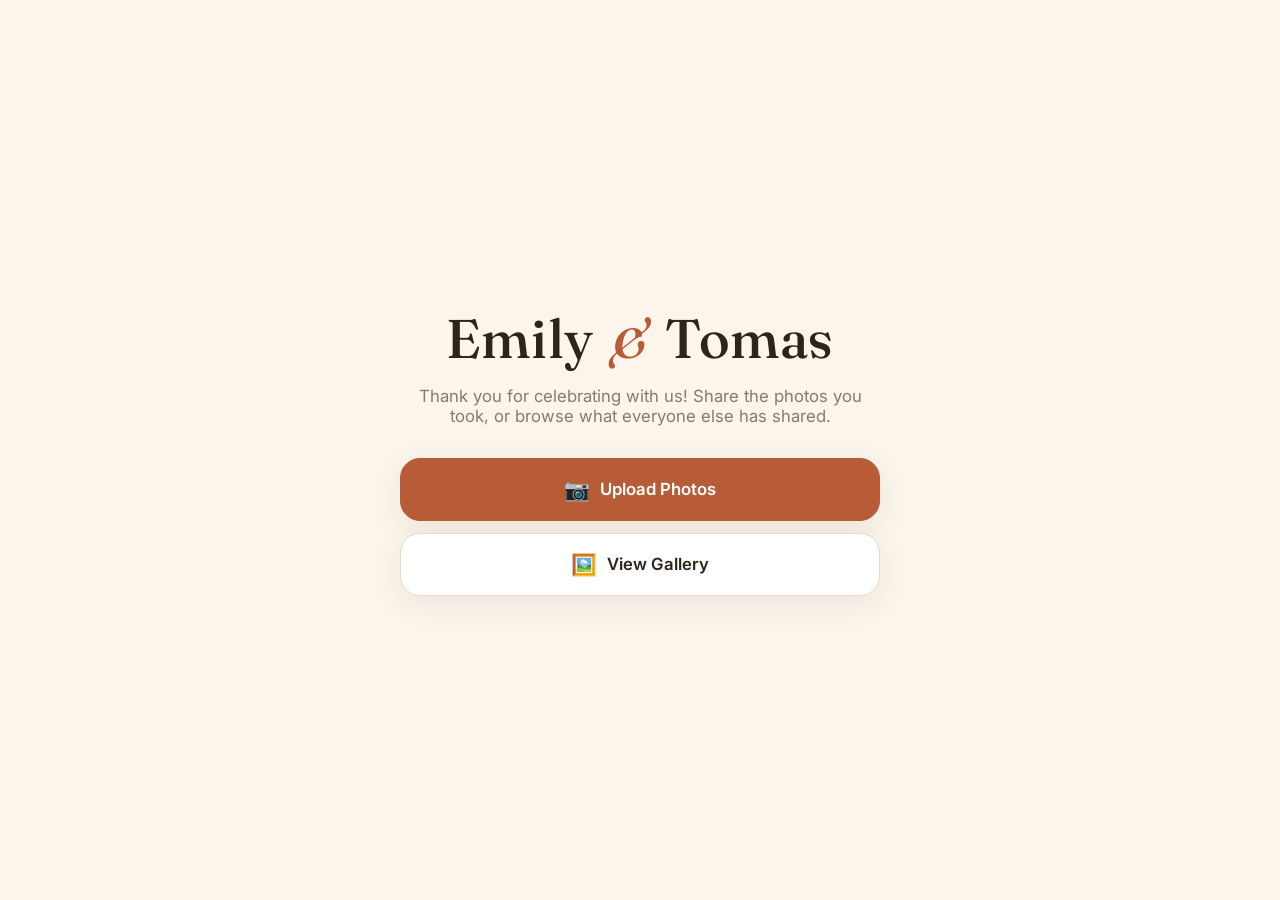
==== index.html @ 28302ae3 "Add landing page, split upload/gallery pages, admin panel (delete + zip download), mobile perf tunin" ====
<!doctype html>
<html lang="en">
<head>
<meta charset="UTF-8">
<meta name="viewport" content="width=device-width, initial-scale=1.0">
<meta name="theme-color" content="#B85C38">
<title>Emily &amp; Tomas — Wedding Photos</title>
<link rel="preconnect" href="https://fonts.googleapis.com">
<link rel="preconnect" href="https://fonts.gstatic.com" crossorigin>
<link href="https://fonts.googleapis.com/css2?family=Fraunces:ital,wght@0,500;1,500&family=Inter:wght@400;500;600&display=swap" rel="stylesheet">
<link rel="stylesheet" href="/style.css">
</head>
<body>
<main class="landing">
  <div class="landing-inner">
    <h1 class="couple-names">Emily <span class="amp">&amp;</span> Tomas</h1>
    <p class="tagline">Thank you for celebrating with us! Share the photos you took, or browse what everyone else has shared.</p>
    <div class="landing-actions">
      <a class="landing-btn primary" href="/upload">
        <span class="landing-btn-icon">📷</span>
        <span>Upload Photos</span>
      </a>
      <a class="landing-btn" href="/gallery">
        <span class="landing-btn-icon">🖼️</span>
        <span>View Gallery</span>
      </a>
    </div>
  </div>
</main>
</body>
</html>
---- style.css ----
:root {
  --bg: #FBF5EC;
  --bg-card: #FFFFFF;
  --text: #2E241C;
  --text-muted: #8A7A68;
  --accent: #B85C38;
  --accent-dark: #9C4A2C;
  --border: #E8DCC8;
  --radius-lg: 20px;
  --radius-md: 12px;
  --shadow: 0 8px 30px rgba(46, 36, 28, 0.08);
}
* { box-sizing: border-box; }
body {
  margin: 0;
  background: var(--bg);
  color: var(--text);
  font-family: 'Inter', sans-serif;
  min-height: 100vh;
}
.site-header {
  text-align: center;
  padding: 56px 20px 28px;
}
.couple-names {
  font-family: 'Fraunces', serif;
  font-weight: 500;
  font-size: clamp(2.2rem, 6vw, 3.4rem);
  margin: 0 0 8px;
  letter-spacing: 0.01em;
}
.couple-names .amp {
  font-style: italic;
  color: var(--accent);
  padding: 0 6px;
}
.tagline {
  color: var(--text-muted);
  font-size: 1.05rem;
  margin: 0 0 20px;
}
.site-nav {
  display: inline-flex;
  gap: 4px;
  background: var(--bg-card);
  border: 1px solid var(--border);
  border-radius: 999px;
  padding: 4px;
}
.site-nav a {
  text-decoration: none;
  color: var(--text-muted);
  padding: 8px 20px;
  border-radius: 999px;
  font-size: 0.9rem;
  font-weight: 500;
  transition: all .2s ease;
}
.site-nav a.active, .site-nav a:hover {
  background: var(--accent);
  color: #fff;
}
.upload-page, .gallery-page {
  max-width: 760px;
  margin: 0 auto;
  padding: 0 20px 80px;
}
.card {
  background: var(--bg-card);
  border: 1px solid var(--border);
  border-radius: var(--radius-lg);
  box-shadow: var(--shadow);
  padding: 32px;
}
.field { display: block; margin-bottom: 20px; }
.field span {
  display: block;
  font-size: 0.85rem;
  font-weight: 600;
  margin-bottom: 6px;
  color: var(--text-muted);
}
.field input {
  width: 100%;
  padding: 12px 14px;
  border: 1px solid var(--border);
  border-radius: var(--radius-md);
  font-size: 1rem;
  font-family: inherit;
  background: var(--bg);
}
.field input:focus { outline: 2px solid var(--accent); outline-offset: 1px; }
.dropzone {
  display: block;
  border: 2px dashed var(--border);
  border-radius: var(--radius-md);
  padding: 40px 20px;
  text-align: center;
  cursor: pointer;
  transition: border-color .2s ease, background .2s ease;
}
.dropzone:hover, .dropzone.dragover {
  border-color: var(--accent);
  background: #FBEEE5;
}
.dropzone-inner { display: flex; flex-direction: column; gap: 6px; align-items: center; }
.dropzone-icon { font-size: 2rem; }
.dropzone-text { font-weight: 600; }
.dropzone-sub { color: var(--text-muted); font-size: 0.85rem; }
.file-list { list-style: none; margin: 24px 0 0; padding: 0; display: flex; flex-direction: column; gap: 10px; }
.file-row {
  display: flex; align-items: center; gap: 12px;
  padding: 10px 14px; border: 1px solid var(--border); border-radius: var(--radius-md);
  background: var(--bg);
}
.file-thumb { width: 44px; height: 44px; border-radius: 8px; object-fit: cover; background: var(--border); flex-shrink: 0; }
.file-info { flex: 1; min-width: 0; }
.file-name { font-size: 0.85rem; font-weight: 500; white-space: nowrap; overflow: hidden; text-overflow: ellipsis; }
.progress-track { height: 5px; background: var(--border); border-radius: 3px; margin-top: 6px; overflow: hidden; }
.progress-fill { height: 100%; background: var(--accent); width: 0%; transition: width .15s ease; }
.file-status { font-size: 0.78rem; color: var(--text-muted); white-space: nowrap; }
.file-status.error { color: #B23A2E; }
.retry-btn {
  border: 1px solid var(--accent); color: var(--accent); background: none;
  border-radius: 999px; padding: 4px 12px; font-size: 0.78rem; cursor: pointer; margin-left: 6px;
}
.grid {
  display: grid;
  grid-template-columns: repeat(auto-fill, minmax(140px, 1fr));
  gap: 6px;
}
.grid-item {
  aspect-ratio: 1;
  border-radius: 8px;
  overflow: hidden;
  border: none;
  padding: 0;
  cursor: pointer;
  background: var(--border);
}
.grid-item img { width: 100%; height: 100%; object-fit: cover; display: block; }
.empty-state { text-align: center; color: var(--text-muted); padding: 60px 0; }
.lightbox {
  position: fixed; inset: 0; background: rgba(20,14,8,0.92);
  display: flex; align-items: center; justify-content: center;
  z-index: 100;
}
.lightbox-figure { max-width: 92vw; max-height: 86vh; display: flex; flex-direction: column; align-items: center; gap: 10px; }
.lightbox-figure img { max-width: 92vw; max-height: 78vh; border-radius: 8px; object-fit: contain; }
.lightbox-figure figcaption { color: #EFE6D8; font-size: 0.85rem; }
.lightbox-close, .lightbox-nav {
  position: absolute; background: rgba(255,255,255,0.1); color: #fff; border: none;
  border-radius: 999px; cursor: pointer;
}
.lightbox-close { top: 20px; right: 20px; width: 40px; height: 40px; font-size: 1.1rem; }
.lightbox-nav { top: 50%; transform: translateY(-50%); width: 48px; height: 48px; font-size: 1.6rem; }
.lightbox-nav.prev { left: 16px; }
.lightbox-nav.next { right: 16px; }
.lightbox-download {
  position: absolute; bottom: 24px; left: 50%; transform: translateX(-50%);
  background: var(--accent); color: #fff; text-decoration: none;
  padding: 10px 22px; border-radius: 999px; font-size: 0.85rem; font-weight: 600;
}
@media (max-width: 640px) {
  .lightbox-nav { width: 40px; height: 40px; }
}

/* ---- landing page ---- */
.landing {
  min-height: 100vh;
  display: flex;
  align-items: center;
  justify-content: center;
  padding: 24px;
}
.landing-inner {
  max-width: 480px;
  text-align: center;
}
.landing .couple-names { margin-bottom: 14px; }
.landing .tagline { margin-bottom: 32px; }
.landing-actions {
  display: flex;
  flex-direction: column;
  gap: 12px;
}
.landing-btn {
  display: flex;
  align-items: center;
  justify-content: center;
  gap: 10px;
  padding: 18px 24px;
  border-radius: var(--radius-lg);
  border: 1px solid var(--border);
  background: var(--bg-card);
  color: var(--text);
  text-decoration: none;
  font-weight: 600;
  font-size: 1.05rem;
  box-shadow: var(--shadow);
  transition: transform .15s ease, box-shadow .15s ease;
}
.landing-btn:active { transform: scale(0.98); }
.landing-btn.primary {
  background: var(--accent);
  border-color: var(--accent);
  color: #fff;
}
.landing-btn-icon { font-size: 1.3rem; }
.couple-names-link { text-decoration: none; color: inherit; display: inline-block; }

/* ---- admin ---- */
.admin-page { max-width: 960px; margin: 0 auto; padding: 0 20px 80px; }
.gate-card { max-width: 360px; margin: 0 auto; }
.gate-error { color: #B23A2E; font-size: 0.85rem; margin-top: 10px; }
.primary-btn, .secondary-btn, .danger-btn {
  width: 100%;
  padding: 12px 18px;
  border-radius: 999px;
  font-size: 0.95rem;
  font-weight: 600;
  border: none;
  cursor: pointer;
}
.primary-btn { background: var(--accent); color: #fff; }
.secondary-btn { background: var(--bg); border: 1px solid var(--border); color: var(--text); width: auto; }
.danger-btn { background: #B23A2E; color: #fff; width: auto; }
.secondary-btn:disabled, .danger-btn:disabled, .primary-btn:disabled {
  opacity: 0.45;
  cursor: not-allowed;
}
.admin-toolbar {
  display: flex;
  align-items: center;
  flex-wrap: wrap;
  gap: 14px;
  margin-bottom: 20px;
  padding: 14px 18px;
  background: var(--bg-card);
  border: 1px solid var(--border);
  border-radius: var(--radius-md);
}
.select-all { display: flex; align-items: center; gap: 6px; font-size: 0.9rem; font-weight: 500; }
.selection-count { color: var(--text-muted); font-size: 0.85rem; margin-right: auto; }
.admin-actions { display: flex; gap: 10px; }
.admin-grid { grid-template-columns: repeat(auto-fill, minmax(120px, 1fr)); }
.admin-cell { position: relative; aspect-ratio: 1; border-radius: 8px; overflow: hidden; background: var(--border); }
.admin-cell img { width: 100%; height: 100%; object-fit: cover; display: block; }
.admin-check {
  position: absolute; top: 6px; left: 6px; z-index: 2;
  width: 22px; height: 22px; display: flex; align-items: center; justify-content: center;
  background: rgba(255,255,255,0.85); border-radius: 6px;
}
.admin-check input { width: 16px; height: 16px; }

/* ---- mobile density + perf tweaks ---- */
@media (max-width: 480px) {
  .grid { grid-template-columns: repeat(auto-fill, minmax(104px, 1fr)); gap: 4px; }
  .admin-grid { grid-template-columns: repeat(auto-fill, minmax(90px, 1fr)); }
  .card { padding: 22px; }
  .site-header { padding: 40px 16px 20px; }
}
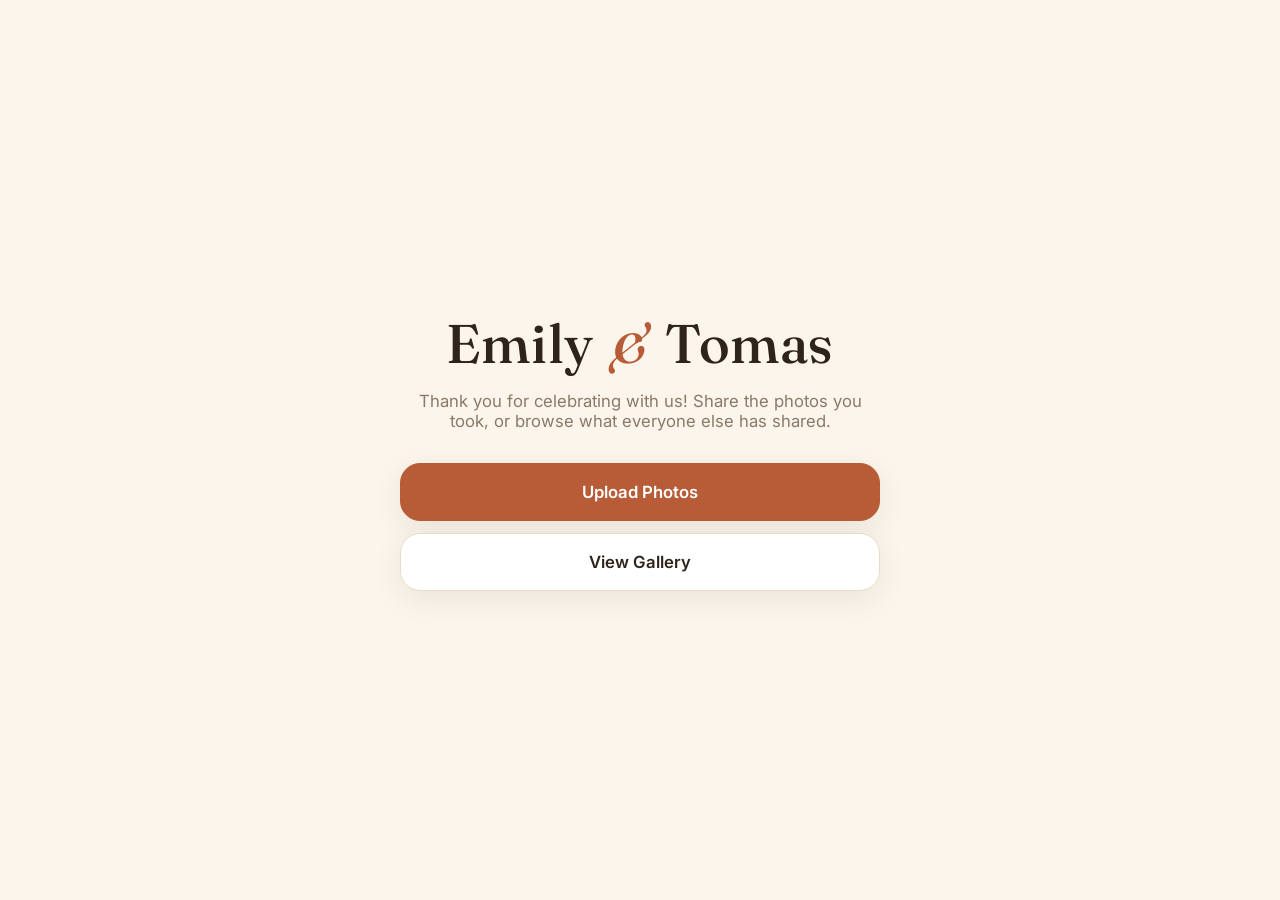
==== commit 28ffcf02: "Remove emoji from all buttons, move gallery download below photo with native iOS share-to-Photos - R" ====
--- a/index.html
+++ b/index.html
@@ -17,11 +17,9 @@
     <p class="tagline">Thank you for celebrating with us! Share the photos you took, or browse what everyone else has shared.</p>
     <div class="landing-actions">
       <a class="landing-btn primary" href="/upload">
-        <span class="landing-btn-icon">📷</span>
         <span>Upload Photos</span>
       </a>
       <a class="landing-btn" href="/gallery">
-        <span class="landing-btn-icon">🖼️</span>
         <span>View Gallery</span>
       </a>
     </div>
--- a/style.css
+++ b/style.css
@@ -10,18 +10,27 @@
   --radius-md: 12px;
   --shadow: 0 8px 30px rgba(46, 36, 28, 0.08);
 }
-* { box-sizing: border-box; }
+* { box-sizing: border-box; -webkit-tap-highlight-color: transparent; }
+html { -webkit-text-size-adjust: 100%; }
+/* The `hidden` attribute must always win over any `display` a component
+   sets on itself (.modal-backdrop, .viewer, .modal-actions, etc. all set
+   display:flex, which — being an author rule — otherwise beats the
+   browser's default [hidden]{display:none} UA rule regardless of
+   selector specificity). Without this, hidden elements stay visible and
+   can block clicks on whatever's underneath them. */
+[hidden] { display: none !important; }
 body {
   margin: 0;
   background: var(--bg);
   color: var(--text);
   font-family: 'Inter', sans-serif;
   min-height: 100vh;
-}
-.site-header {
-  text-align: center;
-  padding: 56px 20px 28px;
-}
+  overscroll-behavior-y: none;
+}
+
+/* ---- landing page ---- */
+.landing { min-height: 100vh; display: flex; align-items: center; justify-content: center; padding: 24px; }
+.landing-inner { max-width: 480px; text-align: center; }
 .couple-names {
   font-family: 'Fraunces', serif;
   font-weight: 500;
@@ -29,234 +38,170 @@
   margin: 0 0 8px;
   letter-spacing: 0.01em;
 }
-.couple-names .amp {
-  font-style: italic;
-  color: var(--accent);
-  padding: 0 6px;
-}
-.tagline {
-  color: var(--text-muted);
-  font-size: 1.05rem;
-  margin: 0 0 20px;
-}
-.site-nav {
-  display: inline-flex;
-  gap: 4px;
-  background: var(--bg-card);
-  border: 1px solid var(--border);
-  border-radius: 999px;
-  padding: 4px;
-}
-.site-nav a {
-  text-decoration: none;
-  color: var(--text-muted);
-  padding: 8px 20px;
-  border-radius: 999px;
-  font-size: 0.9rem;
-  font-weight: 500;
-  transition: all .2s ease;
-}
-.site-nav a.active, .site-nav a:hover {
-  background: var(--accent);
-  color: #fff;
-}
-.upload-page, .gallery-page {
-  max-width: 760px;
-  margin: 0 auto;
-  padding: 0 20px 80px;
-}
-.card {
-  background: var(--bg-card);
-  border: 1px solid var(--border);
-  border-radius: var(--radius-lg);
-  box-shadow: var(--shadow);
-  padding: 32px;
-}
-.field { display: block; margin-bottom: 20px; }
-.field span {
-  display: block;
-  font-size: 0.85rem;
-  font-weight: 600;
-  margin-bottom: 6px;
-  color: var(--text-muted);
-}
-.field input {
-  width: 100%;
-  padding: 12px 14px;
-  border: 1px solid var(--border);
-  border-radius: var(--radius-md);
-  font-size: 1rem;
-  font-family: inherit;
-  background: var(--bg);
-}
-.field input:focus { outline: 2px solid var(--accent); outline-offset: 1px; }
-.dropzone {
-  display: block;
-  border: 2px dashed var(--border);
-  border-radius: var(--radius-md);
-  padding: 40px 20px;
-  text-align: center;
-  cursor: pointer;
-  transition: border-color .2s ease, background .2s ease;
-}
-.dropzone:hover, .dropzone.dragover {
-  border-color: var(--accent);
-  background: #FBEEE5;
-}
-.dropzone-inner { display: flex; flex-direction: column; gap: 6px; align-items: center; }
-.dropzone-icon { font-size: 2rem; }
-.dropzone-text { font-weight: 600; }
-.dropzone-sub { color: var(--text-muted); font-size: 0.85rem; }
-.file-list { list-style: none; margin: 24px 0 0; padding: 0; display: flex; flex-direction: column; gap: 10px; }
-.file-row {
-  display: flex; align-items: center; gap: 12px;
-  padding: 10px 14px; border: 1px solid var(--border); border-radius: var(--radius-md);
-  background: var(--bg);
-}
-.file-thumb { width: 44px; height: 44px; border-radius: 8px; object-fit: cover; background: var(--border); flex-shrink: 0; }
-.file-info { flex: 1; min-width: 0; }
-.file-name { font-size: 0.85rem; font-weight: 500; white-space: nowrap; overflow: hidden; text-overflow: ellipsis; }
-.progress-track { height: 5px; background: var(--border); border-radius: 3px; margin-top: 6px; overflow: hidden; }
-.progress-fill { height: 100%; background: var(--accent); width: 0%; transition: width .15s ease; }
-.file-status { font-size: 0.78rem; color: var(--text-muted); white-space: nowrap; }
-.file-status.error { color: #B23A2E; }
-.retry-btn {
-  border: 1px solid var(--accent); color: var(--accent); background: none;
-  border-radius: 999px; padding: 4px 12px; font-size: 0.78rem; cursor: pointer; margin-left: 6px;
-}
-.grid {
-  display: grid;
-  grid-template-columns: repeat(auto-fill, minmax(140px, 1fr));
-  gap: 6px;
-}
-.grid-item {
-  aspect-ratio: 1;
-  border-radius: 8px;
-  overflow: hidden;
-  border: none;
-  padding: 0;
-  cursor: pointer;
-  background: var(--border);
-}
-.grid-item img { width: 100%; height: 100%; object-fit: cover; display: block; }
-.empty-state { text-align: center; color: var(--text-muted); padding: 60px 0; }
-.lightbox {
-  position: fixed; inset: 0; background: rgba(20,14,8,0.92);
-  display: flex; align-items: center; justify-content: center;
-  z-index: 100;
-}
-.lightbox-figure { max-width: 92vw; max-height: 86vh; display: flex; flex-direction: column; align-items: center; gap: 10px; }
-.lightbox-figure img { max-width: 92vw; max-height: 78vh; border-radius: 8px; object-fit: contain; }
-.lightbox-figure figcaption { color: #EFE6D8; font-size: 0.85rem; }
-.lightbox-close, .lightbox-nav {
-  position: absolute; background: rgba(255,255,255,0.1); color: #fff; border: none;
-  border-radius: 999px; cursor: pointer;
-}
-.lightbox-close { top: 20px; right: 20px; width: 40px; height: 40px; font-size: 1.1rem; }
-.lightbox-nav { top: 50%; transform: translateY(-50%); width: 48px; height: 48px; font-size: 1.6rem; }
-.lightbox-nav.prev { left: 16px; }
-.lightbox-nav.next { right: 16px; }
-.lightbox-download {
-  position: absolute; bottom: 24px; left: 50%; transform: translateX(-50%);
-  background: var(--accent); color: #fff; text-decoration: none;
-  padding: 10px 22px; border-radius: 999px; font-size: 0.85rem; font-weight: 600;
-}
-@media (max-width: 640px) {
-  .lightbox-nav { width: 40px; height: 40px; }
-}
-
-/* ---- landing page ---- */
-.landing {
-  min-height: 100vh;
-  display: flex;
-  align-items: center;
-  justify-content: center;
-  padding: 24px;
-}
-.landing-inner {
-  max-width: 480px;
-  text-align: center;
-}
+.couple-names .amp { font-style: italic; color: var(--accent); padding: 0 6px; }
+.tagline { color: var(--text-muted); font-size: 1.05rem; margin: 0 0 20px; }
 .landing .couple-names { margin-bottom: 14px; }
 .landing .tagline { margin-bottom: 32px; }
-.landing-actions {
-  display: flex;
-  flex-direction: column;
-  gap: 12px;
-}
+.landing-actions { display: flex; flex-direction: column; gap: 12px; }
 .landing-btn {
-  display: flex;
-  align-items: center;
-  justify-content: center;
-  gap: 10px;
-  padding: 18px 24px;
-  border-radius: var(--radius-lg);
-  border: 1px solid var(--border);
-  background: var(--bg-card);
-  color: var(--text);
-  text-decoration: none;
-  font-weight: 600;
-  font-size: 1.05rem;
-  box-shadow: var(--shadow);
-  transition: transform .15s ease, box-shadow .15s ease;
+  display: flex; align-items: center; justify-content: center; gap: 10px;
+  padding: 18px 24px; border-radius: var(--radius-lg); border: 1px solid var(--border);
+  background: var(--bg-card); color: var(--text); text-decoration: none;
+  font-weight: 600; font-size: 1.05rem; box-shadow: var(--shadow);
+  transition: transform .15s ease;
 }
 .landing-btn:active { transform: scale(0.98); }
-.landing-btn.primary {
-  background: var(--accent);
-  border-color: var(--accent);
-  color: #fff;
-}
+.landing-btn.primary { background: var(--accent); border-color: var(--accent); color: #fff; }
 .landing-btn-icon { font-size: 1.3rem; }
-.couple-names-link { text-decoration: none; color: inherit; display: inline-block; }
+
+/* ---- top bar (upload / gallery / admin) ---- */
+.topbar {
+  position: sticky; top: 0; z-index: 20;
+  display: flex; align-items: center; gap: 12px;
+  padding: max(12px, env(safe-area-inset-top)) 14px 12px;
+  background: rgba(251, 245, 236, 0.92);
+  backdrop-filter: blur(8px);
+  border-bottom: 1px solid var(--border);
+}
+.back-btn {
+  display: flex; align-items: center; justify-content: center;
+  width: 38px; height: 38px; border-radius: 50%; flex-shrink: 0;
+  background: var(--bg-card); border: 1px solid var(--border);
+  color: var(--text); text-decoration: none; font-size: 1.4rem; line-height: 1;
+}
+.back-btn:active { transform: scale(0.94); }
+.topbar-title { font-family: 'Fraunces', serif; font-weight: 500; font-size: 1.15rem; margin: 0; }
+
+/* ---- shared card / field (upload form, admin gate) ---- */
+.page-content { max-width: 560px; margin: 0 auto; padding: 24px 20px 80px; }
+.card {
+  background: var(--bg-card); border: 1px solid var(--border);
+  border-radius: var(--radius-lg); box-shadow: var(--shadow); padding: 28px;
+}
+.field { display: block; margin-bottom: 20px; }
+.field span { display: block; font-size: 0.85rem; font-weight: 600; margin-bottom: 6px; color: var(--text-muted); }
+.field input {
+  width: 100%; padding: 14px; border: 1px solid var(--border); border-radius: var(--radius-md);
+  font-size: 1rem; font-family: inherit; background: var(--bg);
+}
+.field input:focus { outline: 2px solid var(--accent); outline-offset: 1px; }
+
+.cta-btn {
+  display: flex; align-items: center; justify-content: center; gap: 10px;
+  width: 100%; padding: 18px; border: none; border-radius: 999px;
+  background: var(--accent); color: #fff; font-size: 1.05rem; font-weight: 600;
+  cursor: pointer; text-decoration: none; box-sizing: border-box;
+}
+.cta-btn:active { transform: scale(0.98); }
+.cta-icon { font-size: 1.2rem; }
+
+/* ---- upload progress modal ---- */
+.modal-backdrop {
+  position: fixed; inset: 0; background: rgba(20, 14, 8, 0.55);
+  display: flex; align-items: center; justify-content: center; z-index: 50; padding: 20px;
+}
+.modal-card {
+  background: var(--bg-card); border-radius: var(--radius-lg); box-shadow: var(--shadow);
+  padding: 28px; max-width: 360px; width: 100%; text-align: center;
+}
+.modal-card h2 { font-family: 'Fraunces', serif; font-weight: 500; font-size: 1.3rem; margin: 0 0 6px; }
+.modal-sub { color: var(--text-muted); font-size: 0.88rem; margin: 0 0 20px; }
+.modal-warning {
+  font-size: 0.8rem; color: var(--accent-dark); background: #FBEEE5;
+  border-radius: 8px; padding: 8px 12px; margin-bottom: 20px;
+}
+.modal-progress-track { height: 8px; background: var(--border); border-radius: 4px; overflow: hidden; margin-bottom: 10px; }
+.modal-progress-fill { height: 100%; background: var(--accent); width: 0%; transition: width .2s ease; }
+.modal-icon { font-size: 2.4rem; margin-bottom: 8px; }
+.modal-fail-note { font-size: 0.82rem; color: #B23A2E; margin: 8px 0 0; }
+.modal-actions { display: flex; flex-direction: column; gap: 10px; margin-top: 16px; }
+
+/* ---- gallery grid ---- */
+.gallery-content { padding: 8px 8px 60px; }
+.grid { display: grid; grid-template-columns: repeat(5, 1fr); gap: 3px; }
+.grid-item {
+  aspect-ratio: 1; border-radius: 4px; overflow: hidden; border: none; padding: 0;
+  cursor: pointer; background: var(--border);
+}
+.grid-item img { width: 100%; height: 100%; object-fit: cover; display: block; }
+.empty-state { text-align: center; color: var(--text-muted); padding: 60px 20px; }
+.grid-sentinel { height: 1px; }
+@media (min-width: 620px) {
+  .grid { grid-template-columns: repeat(auto-fill, minmax(130px, 1fr)); gap: 6px; }
+}
+
+/* ---- full-screen photo viewer ---- */
+.viewer {
+  position: fixed; inset: 0; background: #000; z-index: 100;
+  display: flex; align-items: center; justify-content: center;
+  touch-action: pan-y;
+}
+.viewer-figure { width: 100%; height: 100%; display: flex; align-items: center; justify-content: center; margin: 0; }
+.viewer-figure img { max-width: 100%; max-height: 100%; object-fit: contain; }
+.viewer-topbar {
+  position: absolute; top: 0; left: 0; right: 0;
+  display: flex; justify-content: space-between; align-items: center;
+  padding: max(14px, env(safe-area-inset-top)) 14px 14px;
+  background: linear-gradient(rgba(0, 0, 0, 0.5), transparent);
+}
+.viewer-icon-btn {
+  width: 38px; height: 38px; border-radius: 50%; border: none;
+  background: rgba(255, 255, 255, 0.15); color: #fff; font-size: 1.1rem;
+  display: flex; align-items: center; justify-content: center; cursor: pointer;
+}
+.viewer-bottom {
+  position: absolute; bottom: 0; left: 0; right: 0;
+  display: flex; flex-direction: column; align-items: center; gap: 12px;
+  padding: 20px 20px max(20px, env(safe-area-inset-bottom));
+  background: linear-gradient(rgba(0, 0, 0, 0), rgba(0, 0, 0, 0.6));
+}
+.viewer-caption {
+  text-align: center; color: rgba(255, 255, 255, 0.85);
+  font-size: 0.82rem; margin: 0;
+}
+.viewer-download-btn {
+  padding: 12px 28px; border-radius: 999px; border: none;
+  background: rgba(255, 255, 255, 0.16); color: #fff;
+  font-size: 0.95rem; font-weight: 600; cursor: pointer;
+}
+.viewer-download-btn:disabled { opacity: 0.6; cursor: not-allowed; }
+.viewer-nav {
+  position: absolute; top: 50%; transform: translateY(-50%);
+  width: 44px; height: 44px; border-radius: 50%; border: none;
+  background: rgba(255, 255, 255, 0.12); color: #fff; font-size: 1.5rem; cursor: pointer;
+}
+.viewer-nav.prev { left: 10px; }
+.viewer-nav.next { right: 10px; }
+@media (hover: none), (max-width: 640px) {
+  .viewer-nav { display: none; }
+}
 
 /* ---- admin ---- */
-.admin-page { max-width: 960px; margin: 0 auto; padding: 0 20px 80px; }
-.gate-card { max-width: 360px; margin: 0 auto; }
+.admin-page { max-width: 960px; margin: 0 auto; padding: 16px 16px 80px; }
+.gate-card { max-width: 360px; margin: 40px auto 0; }
 .gate-error { color: #B23A2E; font-size: 0.85rem; margin-top: 10px; }
 .primary-btn, .secondary-btn, .danger-btn {
-  width: 100%;
-  padding: 12px 18px;
-  border-radius: 999px;
-  font-size: 0.95rem;
-  font-weight: 600;
-  border: none;
-  cursor: pointer;
-}
-.primary-btn { background: var(--accent); color: #fff; }
-.secondary-btn { background: var(--bg); border: 1px solid var(--border); color: var(--text); width: auto; }
-.danger-btn { background: #B23A2E; color: #fff; width: auto; }
-.secondary-btn:disabled, .danger-btn:disabled, .primary-btn:disabled {
-  opacity: 0.45;
-  cursor: not-allowed;
-}
+  padding: 12px 18px; border-radius: 999px; font-size: 0.95rem; font-weight: 600; border: none; cursor: pointer;
+}
+.primary-btn { background: var(--accent); color: #fff; width: 100%; }
+.secondary-btn { background: var(--bg); border: 1px solid var(--border); color: var(--text); }
+.danger-btn { background: #B23A2E; color: #fff; }
+.secondary-btn:disabled, .danger-btn:disabled, .primary-btn:disabled { opacity: 0.45; cursor: not-allowed; }
 .admin-toolbar {
-  display: flex;
-  align-items: center;
-  flex-wrap: wrap;
-  gap: 14px;
-  margin-bottom: 20px;
-  padding: 14px 18px;
-  background: var(--bg-card);
-  border: 1px solid var(--border);
-  border-radius: var(--radius-md);
+  display: flex; align-items: center; flex-wrap: wrap; gap: 14px; margin-bottom: 16px;
+  padding: 14px 18px; background: var(--bg-card); border: 1px solid var(--border); border-radius: var(--radius-md);
 }
 .select-all { display: flex; align-items: center; gap: 6px; font-size: 0.9rem; font-weight: 500; }
 .selection-count { color: var(--text-muted); font-size: 0.85rem; margin-right: auto; }
 .admin-actions { display: flex; gap: 10px; }
-.admin-grid { grid-template-columns: repeat(auto-fill, minmax(120px, 1fr)); }
-.admin-cell { position: relative; aspect-ratio: 1; border-radius: 8px; overflow: hidden; background: var(--border); }
+.admin-grid { grid-template-columns: repeat(4, 1fr); gap: 3px; }
+.admin-cell { position: relative; aspect-ratio: 1; border-radius: 4px; overflow: hidden; background: var(--border); }
 .admin-cell img { width: 100%; height: 100%; object-fit: cover; display: block; }
 .admin-check {
-  position: absolute; top: 6px; left: 6px; z-index: 2;
-  width: 22px; height: 22px; display: flex; align-items: center; justify-content: center;
-  background: rgba(255,255,255,0.85); border-radius: 6px;
+  position: absolute; top: 6px; left: 6px; z-index: 2; width: 22px; height: 22px;
+  display: flex; align-items: center; justify-content: center; background: rgba(255, 255, 255, 0.85); border-radius: 6px;
 }
 .admin-check input { width: 16px; height: 16px; }
-
-/* ---- mobile density + perf tweaks ---- */
-@media (max-width: 480px) {
-  .grid { grid-template-columns: repeat(auto-fill, minmax(104px, 1fr)); gap: 4px; }
-  .admin-grid { grid-template-columns: repeat(auto-fill, minmax(90px, 1fr)); }
-  .card { padding: 22px; }
-  .site-header { padding: 40px 16px 20px; }
-}
+@media (min-width: 620px) {
+  .admin-grid { grid-template-columns: repeat(auto-fill, minmax(120px, 1fr)); }
+}
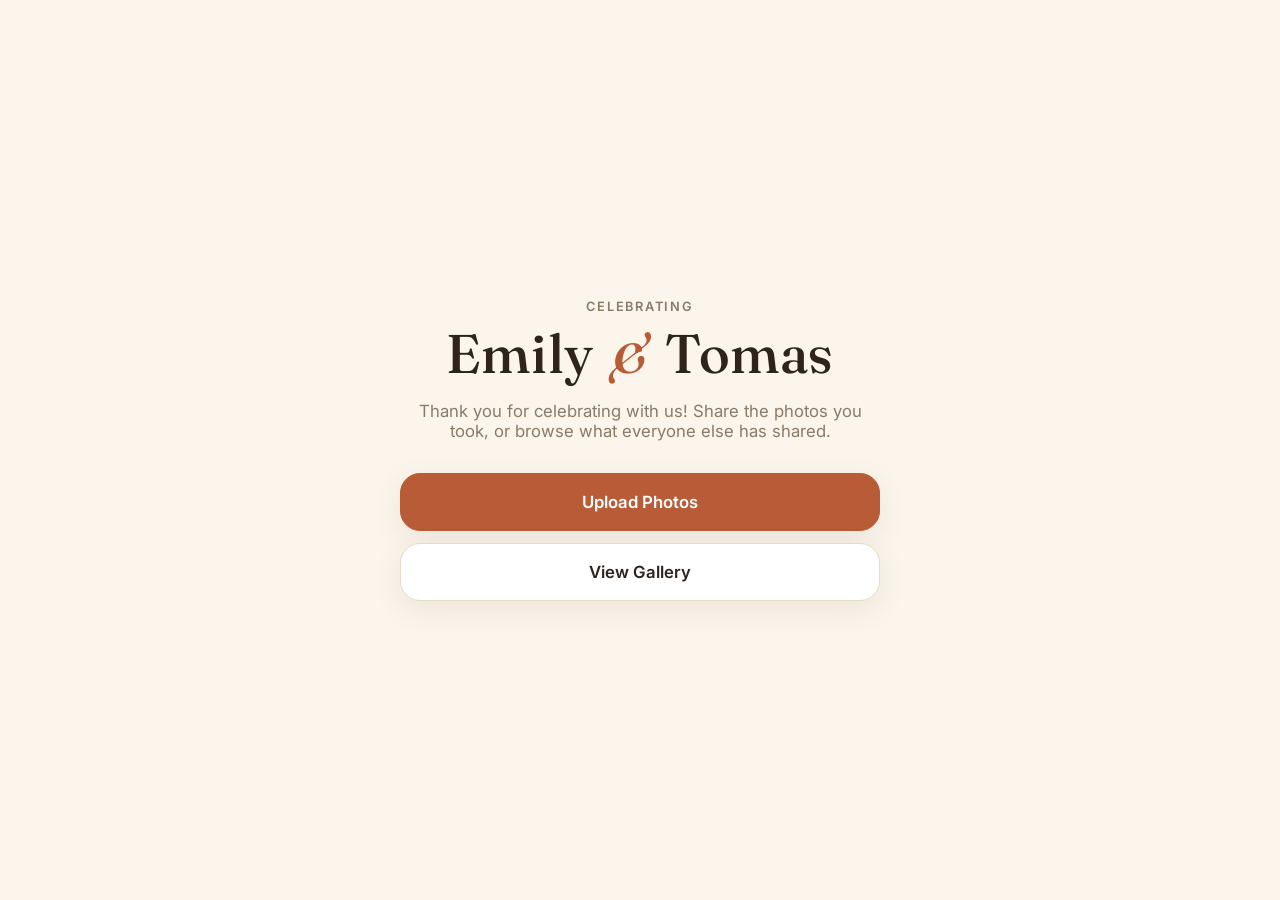
==== commit 0b8b6fe2: "Rename gallery exit button to text, move caption into a pill over the photo, add landing eyebrow tex" ====
--- a/index.html
+++ b/index.html
@@ -13,6 +13,7 @@
 <body>
 <main class="landing">
   <div class="landing-inner">
+    <p class="landing-eyebrow">Celebrating</p>
     <h1 class="couple-names">Emily <span class="amp">&amp;</span> Tomas</h1>
     <p class="tagline">Thank you for celebrating with us! Share the photos you took, or browse what everyone else has shared.</p>
     <div class="landing-actions">
--- a/style.css
+++ b/style.css
@@ -31,6 +31,10 @@
 /* ---- landing page ---- */
 .landing { min-height: 100vh; display: flex; align-items: center; justify-content: center; padding: 24px; }
 .landing-inner { max-width: 480px; text-align: center; }
+.landing-eyebrow {
+  font-size: 0.8rem; font-weight: 600; letter-spacing: 0.14em;
+  text-transform: uppercase; color: var(--text-muted); margin: 0 0 6px;
+}
 .couple-names {
   font-family: 'Fraunces', serif;
   font-weight: 500;
@@ -136,29 +140,39 @@
   display: flex; align-items: center; justify-content: center;
   touch-action: pan-y;
 }
-.viewer-figure { width: 100%; height: 100%; display: flex; align-items: center; justify-content: center; margin: 0; }
+.viewer-figure { position: relative; width: 100%; height: 100%; display: flex; align-items: center; justify-content: center; margin: 0; }
 .viewer-figure img { max-width: 100%; max-height: 100%; object-fit: contain; }
 .viewer-topbar {
-  position: absolute; top: 0; left: 0; right: 0;
+  position: absolute; top: 0; left: 0; right: 0; z-index: 2;
   display: flex; justify-content: space-between; align-items: center;
   padding: max(14px, env(safe-area-inset-top)) 14px 14px;
   background: linear-gradient(rgba(0, 0, 0, 0.5), transparent);
 }
 .viewer-icon-btn {
-  width: 38px; height: 38px; border-radius: 50%; border: none;
-  background: rgba(255, 255, 255, 0.15); color: #fff; font-size: 1.1rem;
+  min-width: 38px; height: 38px; padding: 0 16px; border-radius: 999px; border: none;
+  background: rgba(255, 255, 255, 0.15); color: #fff; font-size: 0.9rem; font-weight: 600;
   display: flex; align-items: center; justify-content: center; cursor: pointer;
 }
 .viewer-bottom {
   position: absolute; bottom: 0; left: 0; right: 0;
-  display: flex; flex-direction: column; align-items: center; gap: 12px;
+  display: flex; align-items: center; justify-content: center;
   padding: 20px 20px max(20px, env(safe-area-inset-bottom));
   background: linear-gradient(rgba(0, 0, 0, 0), rgba(0, 0, 0, 0.6));
 }
 .viewer-caption {
-  text-align: center; color: rgba(255, 255, 255, 0.85);
-  font-size: 0.82rem; margin: 0;
-}
+  position: absolute;
+  left: max(14px, env(safe-area-inset-left));
+  bottom: calc(84px + env(safe-area-inset-bottom));
+  max-width: 65%;
+  text-align: left; color: #fff;
+  font-size: 0.78rem; margin: 0;
+  background: rgba(0, 0, 0, 0.7);
+  border: 1px solid rgba(255, 255, 255, 0.85);
+  border-radius: 999px;
+  padding: 6px 14px;
+  white-space: nowrap; overflow: hidden; text-overflow: ellipsis;
+}
+.viewer-caption:empty { display: none; }
 .viewer-download-btn {
   padding: 12px 28px; border-radius: 999px; border: none;
   background: rgba(255, 255, 255, 0.16); color: #fff;
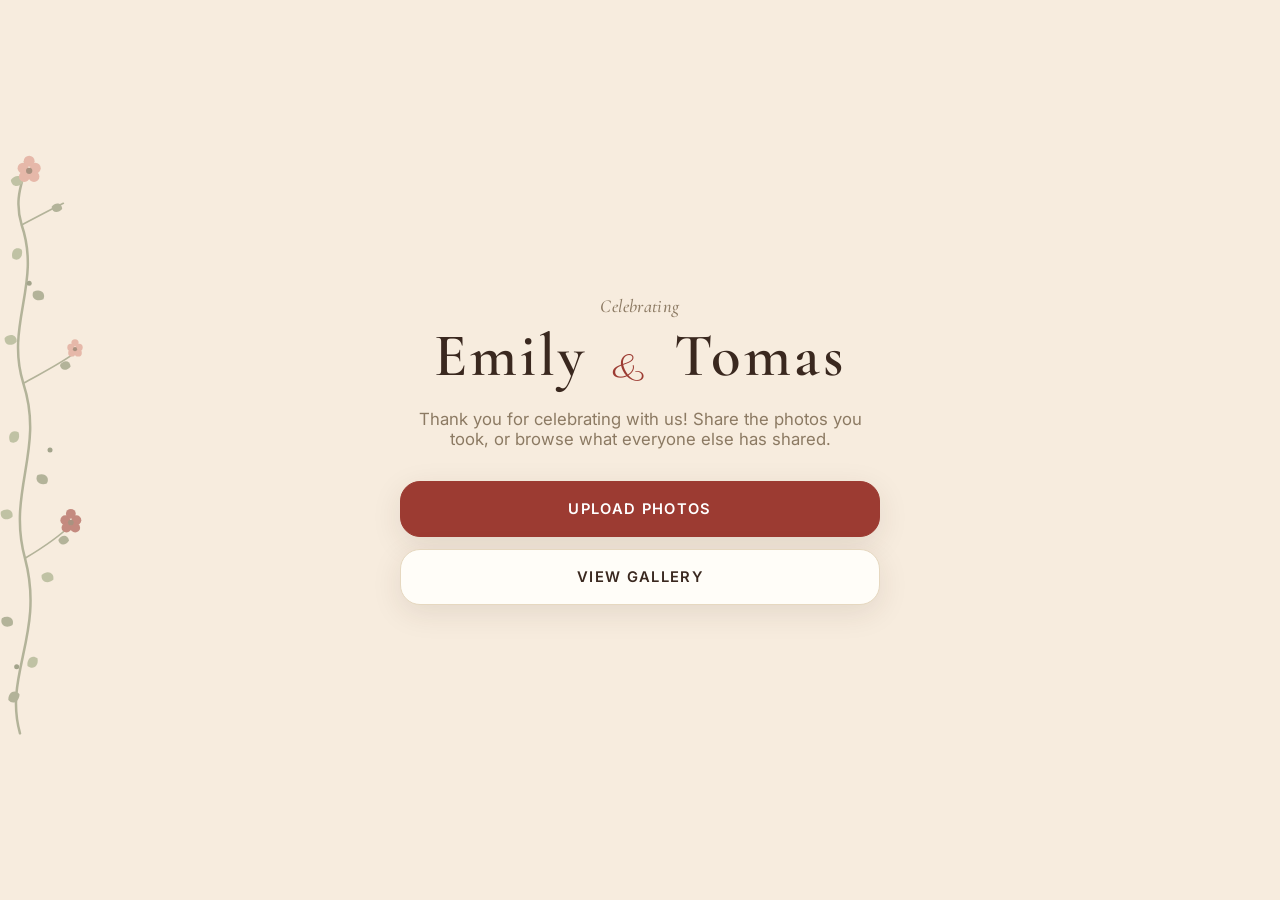
==== commit 263314e5: "Rework aesthetic to match the wedding invitation: serif/script fonts, warm berry+sage palette, hand-" ====
--- a/index.html
+++ b/index.html
@@ -3,15 +3,58 @@
 <head>
 <meta charset="UTF-8">
 <meta name="viewport" content="width=device-width, initial-scale=1.0">
-<meta name="theme-color" content="#B85C38">
+<meta name="theme-color" content="#9C3B32">
 <title>Emily &amp; Tomas — Wedding Photos</title>
 <link rel="preconnect" href="https://fonts.googleapis.com">
 <link rel="preconnect" href="https://fonts.gstatic.com" crossorigin>
-<link href="https://fonts.googleapis.com/css2?family=Fraunces:ital,wght@0,500;1,500&family=Inter:wght@400;500;600&display=swap" rel="stylesheet">
+<link href="https://fonts.googleapis.com/css2?family=Cormorant+Garamond:ital,wght@0,500;0,600;1,500&family=Parisienne&family=Inter:wght@400;500;600&display=swap" rel="stylesheet">
 <link rel="stylesheet" href="/style.css">
 </head>
 <body>
 <main class="landing">
+  <svg class="landing-vine" viewBox="0 0 180 700" fill="none" xmlns="http://www.w3.org/2000/svg" aria-hidden="true">
+    <defs>
+      <path id="leaf" d="M0 0 C 3 -9 12 -10 15 -2 C 12 6 3 8 0 0 Z"/>
+      <g id="bloom">
+        <circle cx="-7" cy="-3" r="6.2"/>
+        <circle cx="7" cy="-3" r="6.2"/>
+        <circle cx="0" cy="-11" r="6.2"/>
+        <circle cx="-5.5" cy="6.5" r="6.2"/>
+        <circle cx="5.5" cy="6.5" r="6.2"/>
+        <circle cx="0" cy="0" r="3.6" fill="#6B4A34"/>
+      </g>
+    </defs>
+
+    <path d="M24 690 C 4 620, 54 570, 30 480 C 8 400, 54 350, 28 270 C 6 200, 50 150, 26 80 C 14 40, 34 20, 30 4"
+          stroke="#7C8562" stroke-width="3" stroke-linecap="round"/>
+    <path d="M30 480 C 55 465, 70 455, 85 440" stroke="#7C8562" stroke-width="2" stroke-linecap="round"/>
+    <path d="M28 270 C 55 255, 75 245, 92 232" stroke="#7C8562" stroke-width="2" stroke-linecap="round"/>
+    <path d="M26 80 C 45 70, 60 62, 76 54" stroke="#7C8562" stroke-width="2" stroke-linecap="round"/>
+
+    <use href="#leaf" fill="#7C8562" transform="translate(10,650) rotate(-20)"/>
+    <use href="#leaf" fill="#94A176" transform="translate(45,600) rotate(150)"/>
+    <use href="#leaf" fill="#7C8562" transform="translate(15,560) rotate(-140)"/>
+    <use href="#leaf" fill="#94A176" transform="translate(50,500) rotate(30)"/>
+    <use href="#leaf" fill="#7C8562" transform="translate(70,458) rotate(10) scale(0.85)"/>
+    <use href="#leaf" fill="#94A176" transform="translate(15,430) rotate(-150)"/>
+    <use href="#leaf" fill="#7C8562" transform="translate(45,380) rotate(50)"/>
+    <use href="#leaf" fill="#94A176" transform="translate(12,340) rotate(-40)"/>
+    <use href="#leaf" fill="#7C8562" transform="translate(72,248) rotate(15) scale(0.85)"/>
+    <use href="#leaf" fill="#94A176" transform="translate(20,220) rotate(-155)"/>
+    <use href="#leaf" fill="#7C8562" transform="translate(40,160) rotate(45)"/>
+    <use href="#leaf" fill="#94A176" transform="translate(15,120) rotate(-35)"/>
+    <use href="#leaf" fill="#7C8562" transform="translate(62,58) rotate(20) scale(0.85)"/>
+    <use href="#leaf" fill="#94A176" transform="translate(28,28) rotate(-165)"/>
+
+    <circle cx="20" cy="610" r="3" fill="#5F6A49"/>
+    <circle cx="60" cy="350" r="3" fill="#5F6A49"/>
+    <circle cx="35" cy="150" r="3" fill="#5F6A49"/>
+
+    <use href="#bloom" fill="#D98F7F" transform="translate(35,15) scale(1.05)"/>
+    <use href="#bloom" fill="#9C3B32" transform="translate(85,437) scale(0.95)"/>
+    <use href="#bloom" fill="#D98F7F" transform="translate(90,229) scale(0.7)"/>
+  </svg>
+
   <div class="landing-inner">
     <p class="landing-eyebrow">Celebrating</p>
     <h1 class="couple-names">Emily <span class="amp">&amp;</span> Tomas</h1>
--- a/style.css
+++ b/style.css
@@ -1,14 +1,17 @@
 :root {
-  --bg: #FBF5EC;
-  --bg-card: #FFFFFF;
-  --text: #2E241C;
-  --text-muted: #8A7A68;
-  --accent: #B85C38;
-  --accent-dark: #9C4A2C;
-  --border: #E8DCC8;
+  --bg: #F7ECDE;
+  --bg-card: #FFFDF8;
+  --text: #3A281F;
+  --text-muted: #8C7A63;
+  --accent: #9C3B32;
+  --accent-dark: #7C2E27;
+  --sage: #7C8562;
+  --sage-dark: #5F6A49;
+  --blush: #D98F7F;
+  --border: #E6D8C0;
   --radius-lg: 20px;
   --radius-md: 12px;
-  --shadow: 0 8px 30px rgba(46, 36, 28, 0.08);
+  --shadow: 0 8px 30px rgba(58, 40, 31, 0.1);
 }
 * { box-sizing: border-box; -webkit-tap-highlight-color: transparent; }
 html { -webkit-text-size-adjust: 100%; }
@@ -29,20 +32,36 @@
 }
 
 /* ---- landing page ---- */
-.landing { min-height: 100vh; display: flex; align-items: center; justify-content: center; padding: 24px; }
-.landing-inner { max-width: 480px; text-align: center; }
+.landing { position: relative; min-height: 100vh; display: flex; align-items: center; justify-content: center; padding: 24px; overflow: hidden; }
+.landing-vine {
+  position: absolute; left: 0; bottom: 0; top: 0; height: 100%; width: 150px;
+  opacity: 0.55; pointer-events: none; z-index: 0;
+}
+.landing-inner { position: relative; z-index: 1; max-width: 480px; text-align: center; }
+@media (max-width: 420px) {
+  .landing-vine { width: 100px; opacity: 0.45; }
+}
 .landing-eyebrow {
-  font-size: 0.8rem; font-weight: 600; letter-spacing: 0.14em;
-  text-transform: uppercase; color: var(--text-muted); margin: 0 0 6px;
+  font-family: 'Cormorant Garamond', serif;
+  font-style: italic; font-weight: 500;
+  font-size: 1.15rem; letter-spacing: 0.02em;
+  color: var(--text-muted); margin: 0 0 2px;
 }
 .couple-names {
-  font-family: 'Fraunces', serif;
-  font-weight: 500;
-  font-size: clamp(2.2rem, 6vw, 3.4rem);
+  font-family: 'Cormorant Garamond', serif;
+  font-weight: 600;
+  font-size: clamp(2.4rem, 7vw, 3.8rem);
   margin: 0 0 8px;
-  letter-spacing: 0.01em;
-}
-.couple-names .amp { font-style: italic; color: var(--accent); padding: 0 6px; }
+  letter-spacing: 0.05em;
+}
+.couple-names .amp {
+  font-family: 'Parisienne', cursive;
+  font-weight: 400;
+  font-size: 0.65em;
+  color: var(--accent);
+  padding: 0 8px;
+  vertical-align: -0.05em;
+}
 .tagline { color: var(--text-muted); font-size: 1.05rem; margin: 0 0 20px; }
 .landing .couple-names { margin-bottom: 14px; }
 .landing .tagline { margin-bottom: 32px; }
@@ -51,7 +70,8 @@
   display: flex; align-items: center; justify-content: center; gap: 10px;
   padding: 18px 24px; border-radius: var(--radius-lg); border: 1px solid var(--border);
   background: var(--bg-card); color: var(--text); text-decoration: none;
-  font-weight: 600; font-size: 1.05rem; box-shadow: var(--shadow);
+  font-weight: 600; font-size: 0.92rem; letter-spacing: 0.09em; text-transform: uppercase;
+  box-shadow: var(--shadow);
   transition: transform .15s ease;
 }
 .landing-btn:active { transform: scale(0.98); }
@@ -74,7 +94,10 @@
   color: var(--text); text-decoration: none; font-size: 1.4rem; line-height: 1;
 }
 .back-btn:active { transform: scale(0.94); }
-.topbar-title { font-family: 'Fraunces', serif; font-weight: 500; font-size: 1.15rem; margin: 0; }
+.topbar-title {
+  font-family: 'Inter', sans-serif; font-weight: 600; font-size: 0.85rem;
+  letter-spacing: 0.14em; text-transform: uppercase; color: var(--text); margin: 0;
+}
 
 /* ---- shared card / field (upload form, admin gate) ---- */
 .page-content { max-width: 560px; margin: 0 auto; padding: 24px 20px 80px; }
@@ -93,7 +116,8 @@
 .cta-btn {
   display: flex; align-items: center; justify-content: center; gap: 10px;
   width: 100%; padding: 18px; border: none; border-radius: 999px;
-  background: var(--accent); color: #fff; font-size: 1.05rem; font-weight: 600;
+  background: var(--accent); color: #fff; font-size: 0.92rem; font-weight: 600;
+  letter-spacing: 0.09em; text-transform: uppercase;
   cursor: pointer; text-decoration: none; box-sizing: border-box;
 }
 .cta-btn:active { transform: scale(0.98); }
@@ -108,10 +132,10 @@
   background: var(--bg-card); border-radius: var(--radius-lg); box-shadow: var(--shadow);
   padding: 28px; max-width: 360px; width: 100%; text-align: center;
 }
-.modal-card h2 { font-family: 'Fraunces', serif; font-weight: 500; font-size: 1.3rem; margin: 0 0 6px; }
+.modal-card h2 { font-family: 'Cormorant Garamond', serif; font-weight: 600; font-size: 1.5rem; letter-spacing: 0.02em; margin: 0 0 6px; }
 .modal-sub { color: var(--text-muted); font-size: 0.88rem; margin: 0 0 20px; }
 .modal-warning {
-  font-size: 0.8rem; color: var(--accent-dark); background: #FBEEE5;
+  font-size: 0.8rem; color: var(--accent-dark); background: #F1DED2;
   border-radius: 8px; padding: 8px 12px; margin-bottom: 20px;
 }
 .modal-progress-track { height: 8px; background: var(--border); border-radius: 4px; overflow: hidden; margin-bottom: 10px; }
@@ -195,7 +219,8 @@
 .gate-card { max-width: 360px; margin: 40px auto 0; }
 .gate-error { color: #B23A2E; font-size: 0.85rem; margin-top: 10px; }
 .primary-btn, .secondary-btn, .danger-btn {
-  padding: 12px 18px; border-radius: 999px; font-size: 0.95rem; font-weight: 600; border: none; cursor: pointer;
+  padding: 12px 18px; border-radius: 999px; font-size: 0.82rem; font-weight: 600;
+  letter-spacing: 0.08em; text-transform: uppercase; border: none; cursor: pointer;
 }
 .primary-btn { background: var(--accent); color: #fff; width: 100%; }
 .secondary-btn { background: var(--bg); border: 1px solid var(--border); color: var(--text); }
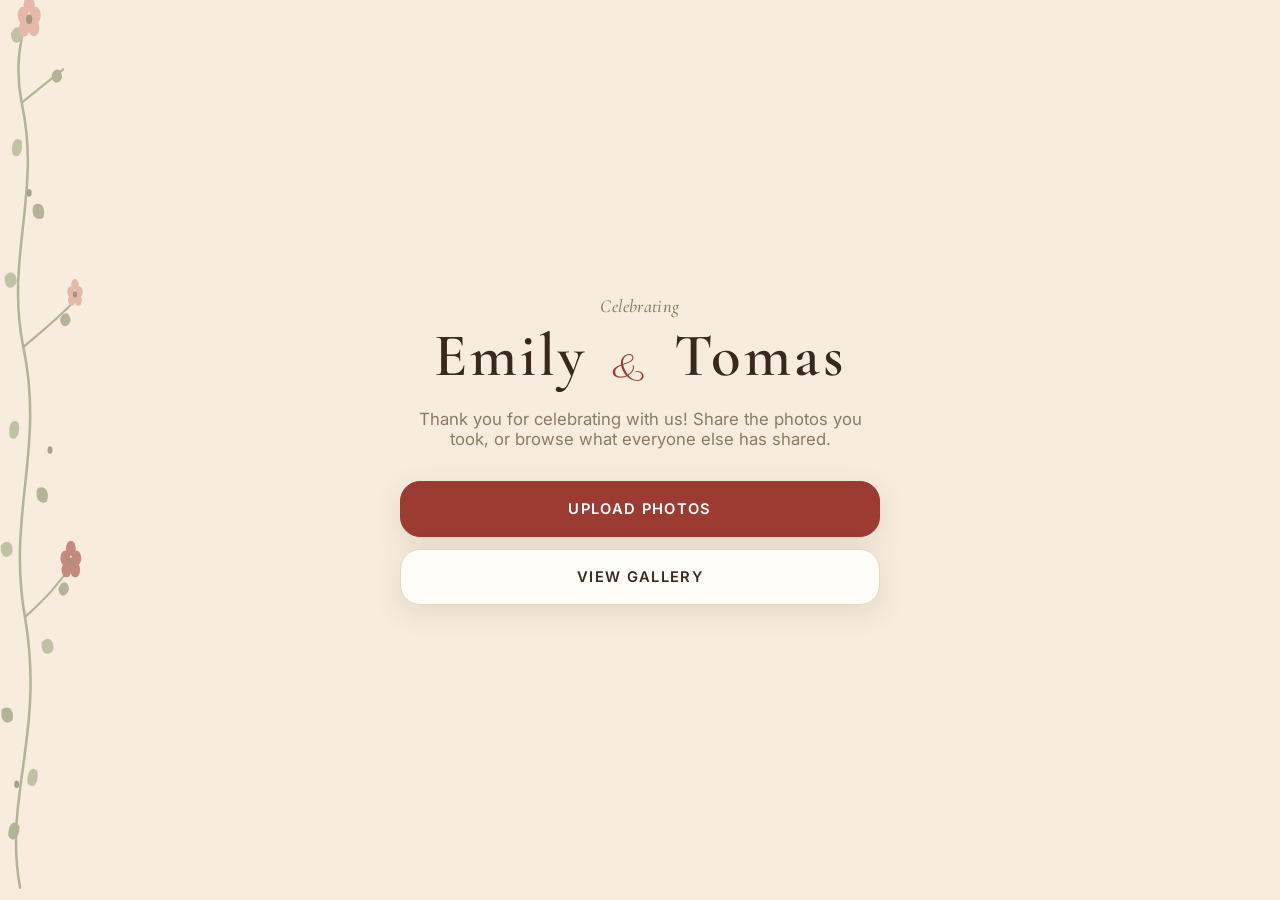
==== commit a7bf0a40: "Vine: stretch to fill full landing height (was letterboxed, leaving an empty gap near the buttons)" ====
--- a/index.html
+++ b/index.html
@@ -12,7 +12,7 @@
 </head>
 <body>
 <main class="landing">
-  <svg class="landing-vine" viewBox="0 0 180 700" fill="none" xmlns="http://www.w3.org/2000/svg" aria-hidden="true">
+  <svg class="landing-vine" viewBox="0 0 180 700" preserveAspectRatio="none" fill="none" xmlns="http://www.w3.org/2000/svg" aria-hidden="true">
     <defs>
       <path id="leaf" d="M0 0 C 3 -9 12 -10 15 -2 C 12 6 3 8 0 0 Z"/>
       <g id="bloom">
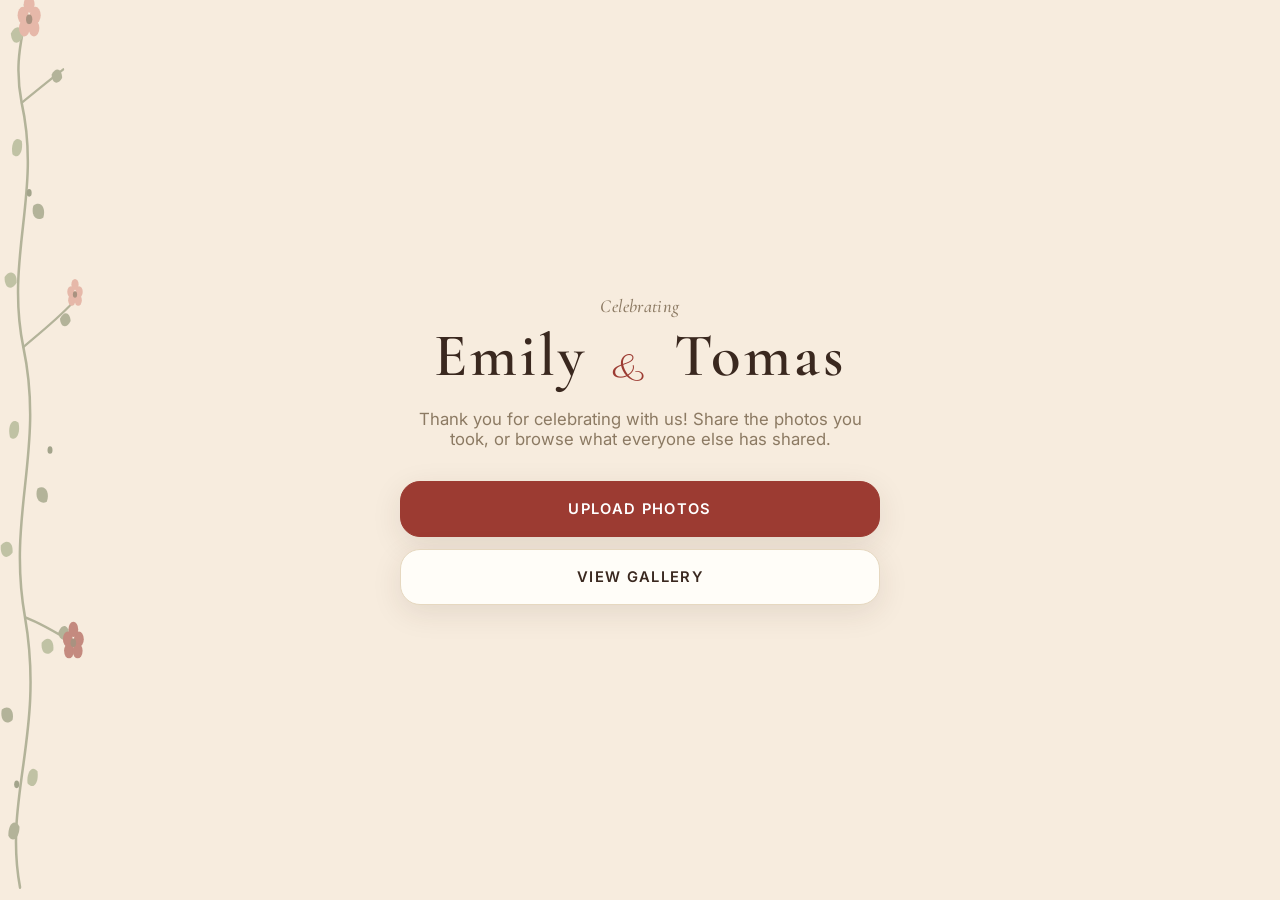
==== commit c37f1cb7: "Move mid-vine bloom out from behind the button row where it was peeking out awkwardly" ====
--- a/index.html
+++ b/index.html
@@ -27,7 +27,7 @@
 
     <path d="M24 690 C 4 620, 54 570, 30 480 C 8 400, 54 350, 28 270 C 6 200, 50 150, 26 80 C 14 40, 34 20, 30 4"
           stroke="#7C8562" stroke-width="3" stroke-linecap="round"/>
-    <path d="M30 480 C 55 465, 70 455, 85 440" stroke="#7C8562" stroke-width="2" stroke-linecap="round"/>
+    <path d="M30 480 C 50 485, 68 492, 88 500" stroke="#7C8562" stroke-width="2" stroke-linecap="round"/>
     <path d="M28 270 C 55 255, 75 245, 92 232" stroke="#7C8562" stroke-width="2" stroke-linecap="round"/>
     <path d="M26 80 C 45 70, 60 62, 76 54" stroke="#7C8562" stroke-width="2" stroke-linecap="round"/>
 
@@ -35,7 +35,7 @@
     <use href="#leaf" fill="#94A176" transform="translate(45,600) rotate(150)"/>
     <use href="#leaf" fill="#7C8562" transform="translate(15,560) rotate(-140)"/>
     <use href="#leaf" fill="#94A176" transform="translate(50,500) rotate(30)"/>
-    <use href="#leaf" fill="#7C8562" transform="translate(70,458) rotate(10) scale(0.85)"/>
+    <use href="#leaf" fill="#7C8562" transform="translate(70,492) rotate(10) scale(0.85)"/>
     <use href="#leaf" fill="#94A176" transform="translate(15,430) rotate(-150)"/>
     <use href="#leaf" fill="#7C8562" transform="translate(45,380) rotate(50)"/>
     <use href="#leaf" fill="#94A176" transform="translate(12,340) rotate(-40)"/>
@@ -51,7 +51,7 @@
     <circle cx="35" cy="150" r="3" fill="#5F6A49"/>
 
     <use href="#bloom" fill="#D98F7F" transform="translate(35,15) scale(1.05)"/>
-    <use href="#bloom" fill="#9C3B32" transform="translate(85,437) scale(0.95)"/>
+    <use href="#bloom" fill="#9C3B32" transform="translate(88,500) scale(0.95)"/>
     <use href="#bloom" fill="#D98F7F" transform="translate(90,229) scale(0.7)"/>
   </svg>
 
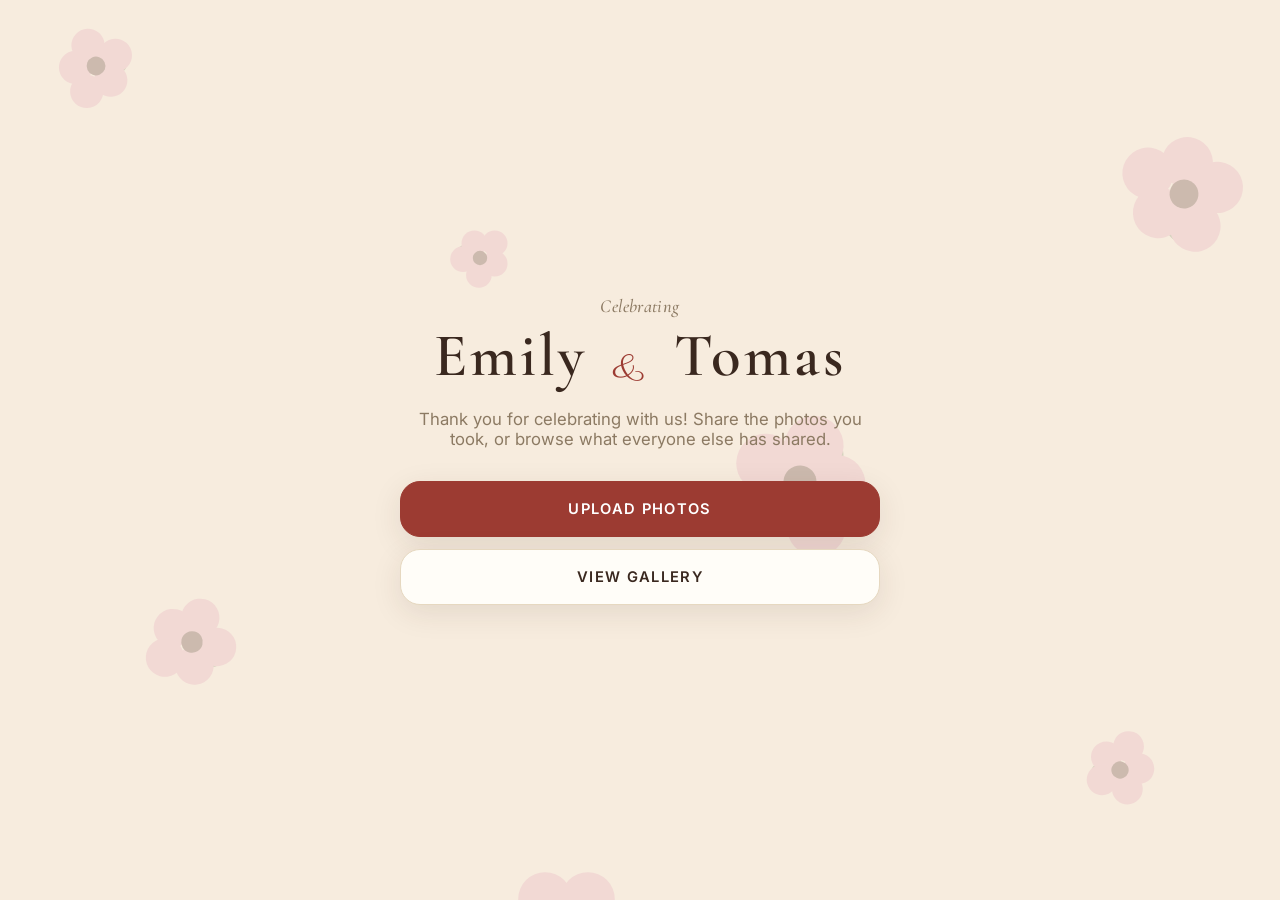
==== commit 3ad9f387: "Replace vine with a scattered field of simple pink flowers across the landing background Per feedbac" ====
--- a/index.html
+++ b/index.html
@@ -12,47 +12,36 @@
 </head>
 <body>
 <main class="landing">
-  <svg class="landing-vine" viewBox="0 0 180 700" preserveAspectRatio="none" fill="none" xmlns="http://www.w3.org/2000/svg" aria-hidden="true">
+  <svg class="landing-flowers" viewBox="0 0 400 900" preserveAspectRatio="xMidYMid slice" xmlns="http://www.w3.org/2000/svg" aria-hidden="true">
     <defs>
-      <path id="leaf" d="M0 0 C 3 -9 12 -10 15 -2 C 12 6 3 8 0 0 Z"/>
-      <g id="bloom">
-        <circle cx="-7" cy="-3" r="6.2"/>
-        <circle cx="7" cy="-3" r="6.2"/>
-        <circle cx="0" cy="-11" r="6.2"/>
-        <circle cx="-5.5" cy="6.5" r="6.2"/>
-        <circle cx="5.5" cy="6.5" r="6.2"/>
-        <circle cx="0" cy="0" r="3.6" fill="#6B4A34"/>
+      <g id="pinkflower">
+        <path d="M-4 10 C -12 13 -17 6 -12 0 C -8 4 -6 8 -4 10 Z" fill="#8B9A76"/>
+        <circle cx="-9" cy="-4" r="8" fill="#E8AFC0"/>
+        <circle cx="9" cy="-4" r="8" fill="#E8AFC0"/>
+        <circle cx="0" cy="-13" r="8" fill="#E8AFC0"/>
+        <circle cx="-7" cy="8" r="8" fill="#E8AFC0"/>
+        <circle cx="7" cy="8" r="8" fill="#E8AFC0"/>
+        <circle cx="0" cy="0" r="4.5" fill="#6B4A42"/>
       </g>
     </defs>
-
-    <path d="M24 690 C 4 620, 54 570, 30 480 C 8 400, 54 350, 28 270 C 6 200, 50 150, 26 80 C 14 40, 34 20, 30 4"
-          stroke="#7C8562" stroke-width="3" stroke-linecap="round"/>
-    <path d="M30 480 C 50 485, 68 492, 88 500" stroke="#7C8562" stroke-width="2" stroke-linecap="round"/>
-    <path d="M28 270 C 55 255, 75 245, 92 232" stroke="#7C8562" stroke-width="2" stroke-linecap="round"/>
-    <path d="M26 80 C 45 70, 60 62, 76 54" stroke="#7C8562" stroke-width="2" stroke-linecap="round"/>
-
-    <use href="#leaf" fill="#7C8562" transform="translate(10,650) rotate(-20)"/>
-    <use href="#leaf" fill="#94A176" transform="translate(45,600) rotate(150)"/>
-    <use href="#leaf" fill="#7C8562" transform="translate(15,560) rotate(-140)"/>
-    <use href="#leaf" fill="#94A176" transform="translate(50,500) rotate(30)"/>
-    <use href="#leaf" fill="#7C8562" transform="translate(70,492) rotate(10) scale(0.85)"/>
-    <use href="#leaf" fill="#94A176" transform="translate(15,430) rotate(-150)"/>
-    <use href="#leaf" fill="#7C8562" transform="translate(45,380) rotate(50)"/>
-    <use href="#leaf" fill="#94A176" transform="translate(12,340) rotate(-40)"/>
-    <use href="#leaf" fill="#7C8562" transform="translate(72,248) rotate(15) scale(0.85)"/>
-    <use href="#leaf" fill="#94A176" transform="translate(20,220) rotate(-155)"/>
-    <use href="#leaf" fill="#7C8562" transform="translate(40,160) rotate(45)"/>
-    <use href="#leaf" fill="#94A176" transform="translate(15,120) rotate(-35)"/>
-    <use href="#leaf" fill="#7C8562" transform="translate(62,58) rotate(20) scale(0.85)"/>
-    <use href="#leaf" fill="#94A176" transform="translate(28,28) rotate(-165)"/>
-
-    <circle cx="20" cy="610" r="3" fill="#5F6A49"/>
-    <circle cx="60" cy="350" r="3" fill="#5F6A49"/>
-    <circle cx="35" cy="150" r="3" fill="#5F6A49"/>
-
-    <use href="#bloom" fill="#D98F7F" transform="translate(35,15) scale(1.05)"/>
-    <use href="#bloom" fill="#9C3B32" transform="translate(88,500) scale(0.95)"/>
-    <use href="#bloom" fill="#D98F7F" transform="translate(90,229) scale(0.7)"/>
+    <use href="#pinkflower" transform="translate(40,55) rotate(15) scale(0.8)"/>
+    <use href="#pinkflower" transform="translate(340,40) rotate(-30) scale(1.1)"/>
+    <use href="#pinkflower" transform="translate(200,120) rotate(60) scale(0.55)"/>
+    <use href="#pinkflower" transform="translate(90,210) rotate(-10) scale(1.25)"/>
+    <use href="#pinkflower" transform="translate(320,250) rotate(100) scale(0.85)"/>
+    <use href="#pinkflower" transform="translate(30,330) rotate(200) scale(0.65)"/>
+    <use href="#pinkflower" transform="translate(370,370) rotate(-60) scale(1.0)"/>
+    <use href="#pinkflower" transform="translate(150,390) rotate(45) scale(0.5)"/>
+    <use href="#pinkflower" transform="translate(250,460) rotate(160) scale(1.15)"/>
+    <use href="#pinkflower" transform="translate(60,510) rotate(-120) scale(0.75)"/>
+    <use href="#pinkflower" transform="translate(350,550) rotate(20) scale(0.6)"/>
+    <use href="#pinkflower" transform="translate(180,600) rotate(-45) scale(1.05)"/>
+    <use href="#pinkflower" transform="translate(20,670) rotate(80) scale(0.85)"/>
+    <use href="#pinkflower" transform="translate(300,690) rotate(-15) scale(0.7)"/>
+    <use href="#pinkflower" transform="translate(110,750) rotate(130) scale(0.95)"/>
+    <use href="#pinkflower" transform="translate(370,790) rotate(-90) scale(0.55)"/>
+    <use href="#pinkflower" transform="translate(200,840) rotate(35) scale(0.8)"/>
+    <use href="#pinkflower" transform="translate(50,870) rotate(-150) scale(1.1)"/>
   </svg>
 
   <div class="landing-inner">
--- a/style.css
+++ b/style.css
@@ -33,14 +33,11 @@
 
 /* ---- landing page ---- */
 .landing { position: relative; min-height: 100vh; display: flex; align-items: center; justify-content: center; padding: 24px; overflow: hidden; }
-.landing-vine {
-  position: absolute; left: 0; bottom: 0; top: 0; height: 100%; width: 150px;
-  opacity: 0.55; pointer-events: none; z-index: 0;
+.landing-flowers {
+  position: absolute; inset: 0; width: 100%; height: 100%;
+  opacity: 0.3; pointer-events: none; z-index: 0;
 }
 .landing-inner { position: relative; z-index: 1; max-width: 480px; text-align: center; }
-@media (max-width: 420px) {
-  .landing-vine { width: 100px; opacity: 0.45; }
-}
 .landing-eyebrow {
   font-family: 'Cormorant Garamond', serif;
   font-style: italic; font-weight: 500;
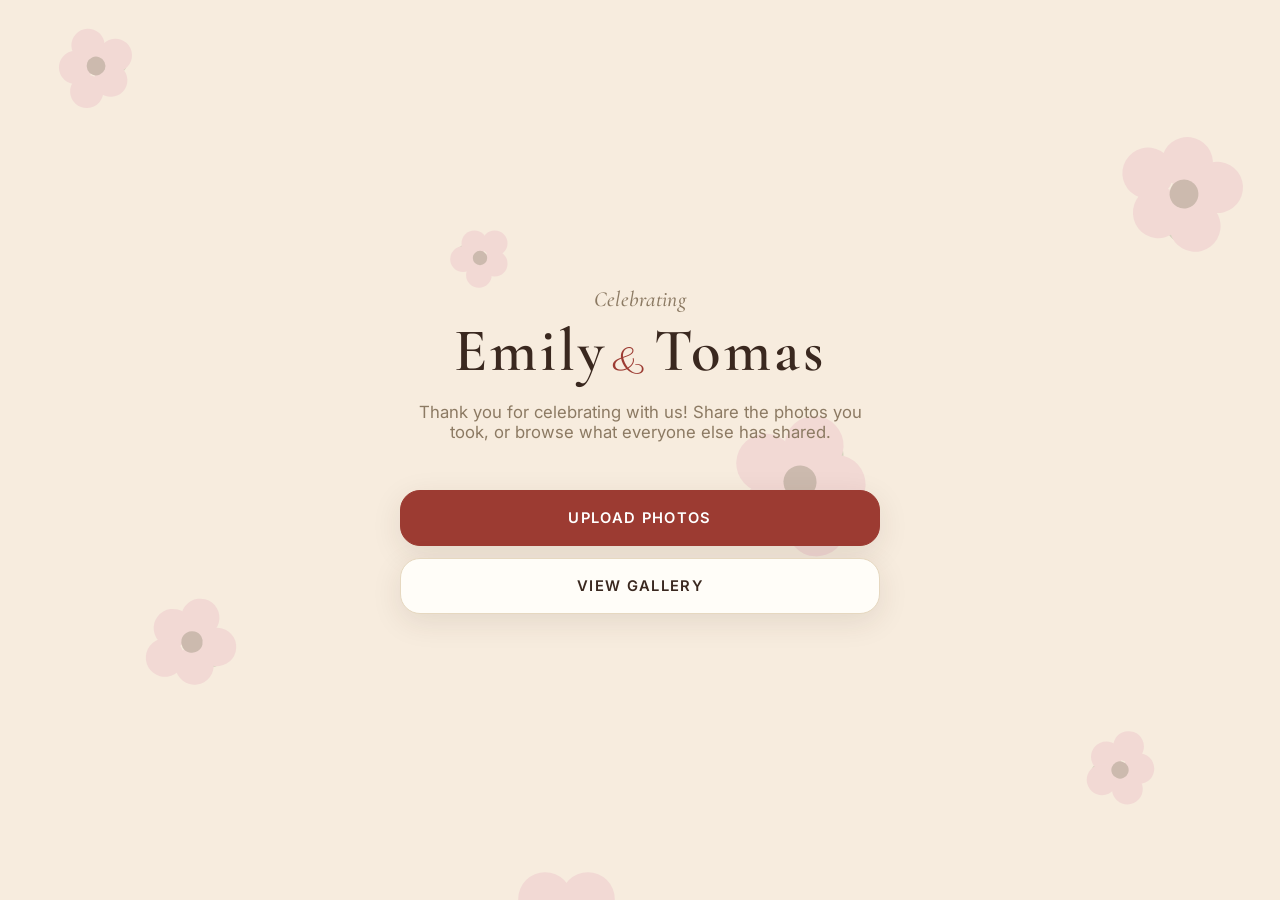
==== commit 14dee04c: "Landing page tweaks: bigger eyebrow text, tighten Emily/Tomas around the ampersand, more space befor" ====
--- a/index.html
+++ b/index.html
@@ -46,7 +46,7 @@
 
   <div class="landing-inner">
     <p class="landing-eyebrow">Celebrating</p>
-    <h1 class="couple-names">Emily <span class="amp">&amp;</span> Tomas</h1>
+    <h1 class="couple-names"><span>Emily</span><span class="amp">&amp;</span><span>Tomas</span></h1>
     <p class="tagline">Thank you for celebrating with us! Share the photos you took, or browse what everyone else has shared.</p>
     <div class="landing-actions">
       <a class="landing-btn primary" href="/upload">
--- a/style.css
+++ b/style.css
@@ -41,7 +41,7 @@
 .landing-eyebrow {
   font-family: 'Cormorant Garamond', serif;
   font-style: italic; font-weight: 500;
-  font-size: 1.15rem; letter-spacing: 0.02em;
+  font-size: 1.35rem; letter-spacing: 0.02em;
   color: var(--text-muted); margin: 0 0 2px;
 }
 .couple-names {
@@ -50,18 +50,18 @@
   font-size: clamp(2.4rem, 7vw, 3.8rem);
   margin: 0 0 8px;
   letter-spacing: 0.05em;
+  display: flex; justify-content: center; align-items: baseline; gap: 0.08em;
 }
 .couple-names .amp {
   font-family: 'Parisienne', cursive;
   font-weight: 400;
   font-size: 0.65em;
   color: var(--accent);
-  padding: 0 8px;
   vertical-align: -0.05em;
 }
 .tagline { color: var(--text-muted); font-size: 1.05rem; margin: 0 0 20px; }
 .landing .couple-names { margin-bottom: 14px; }
-.landing .tagline { margin-bottom: 32px; }
+.landing .tagline { margin-bottom: 48px; }
 .landing-actions { display: flex; flex-direction: column; gap: 12px; }
 .landing-btn {
   display: flex; align-items: center; justify-content: center; gap: 10px;
